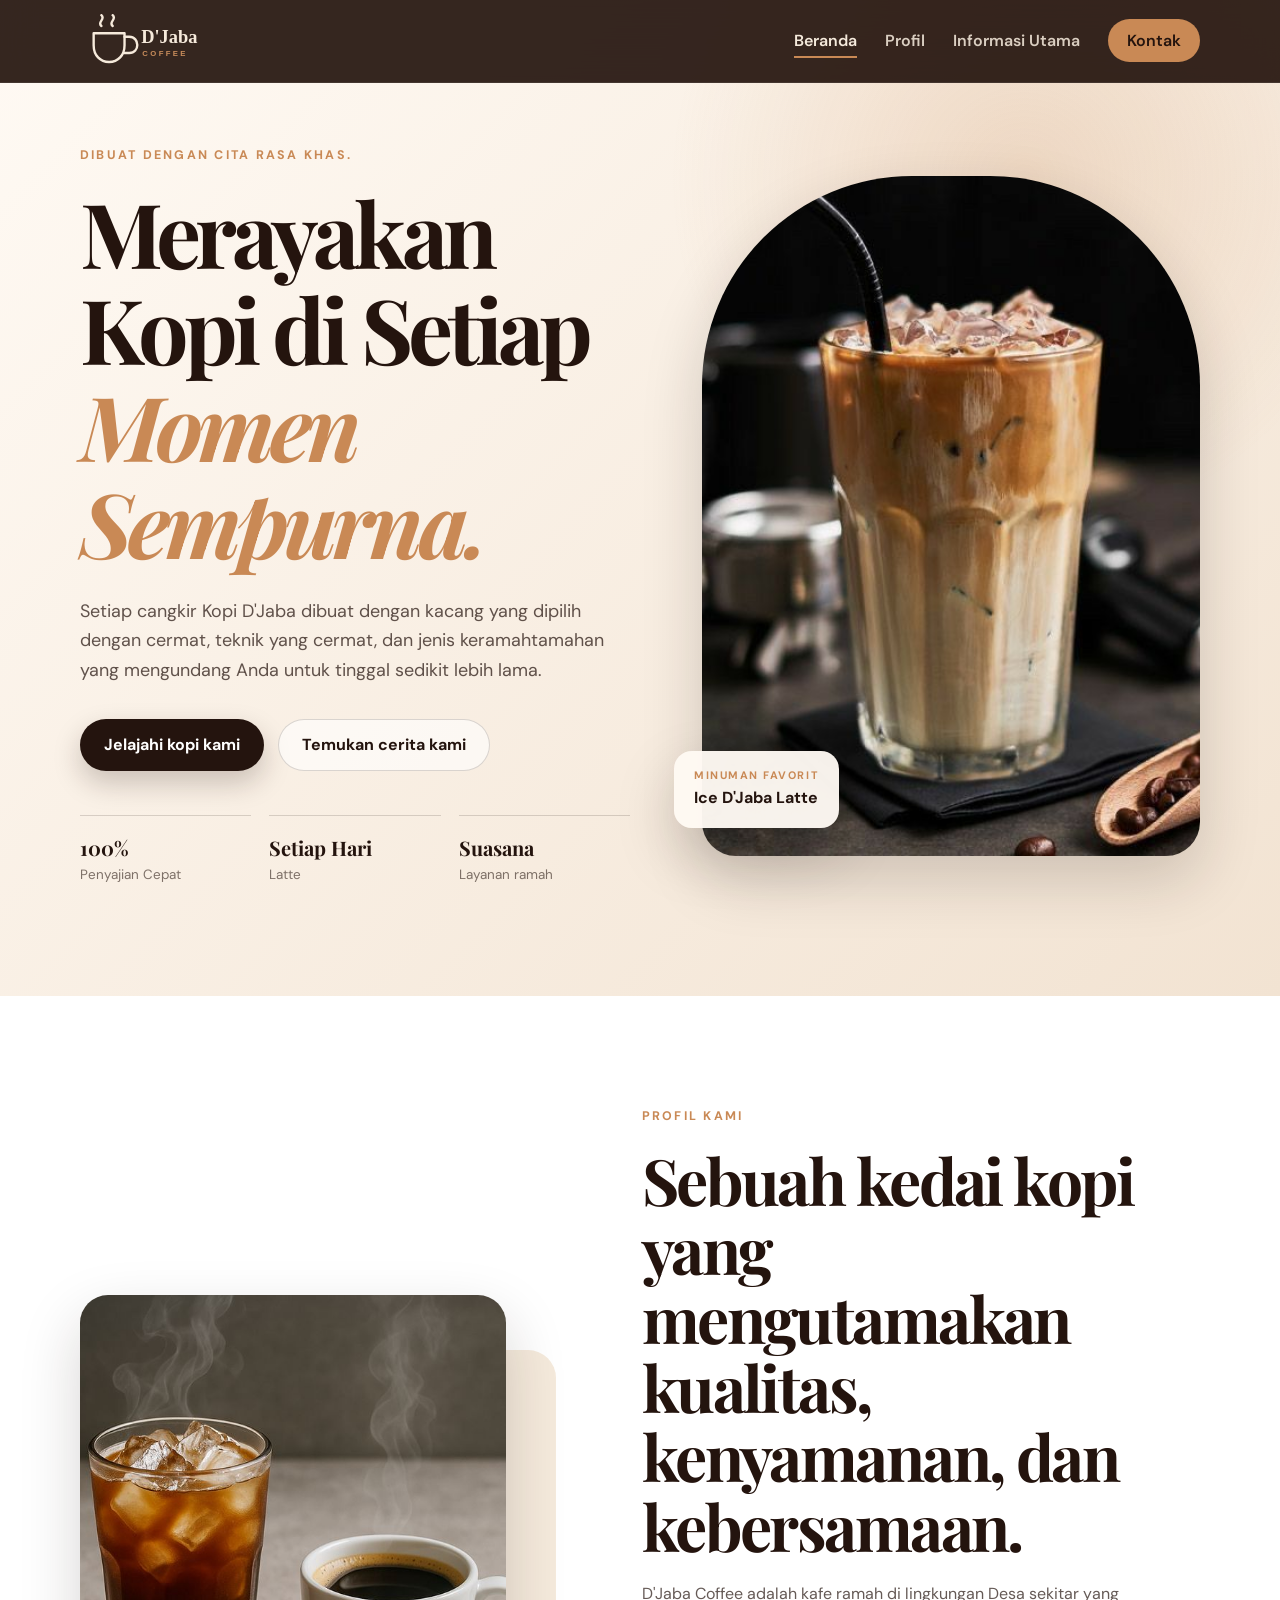
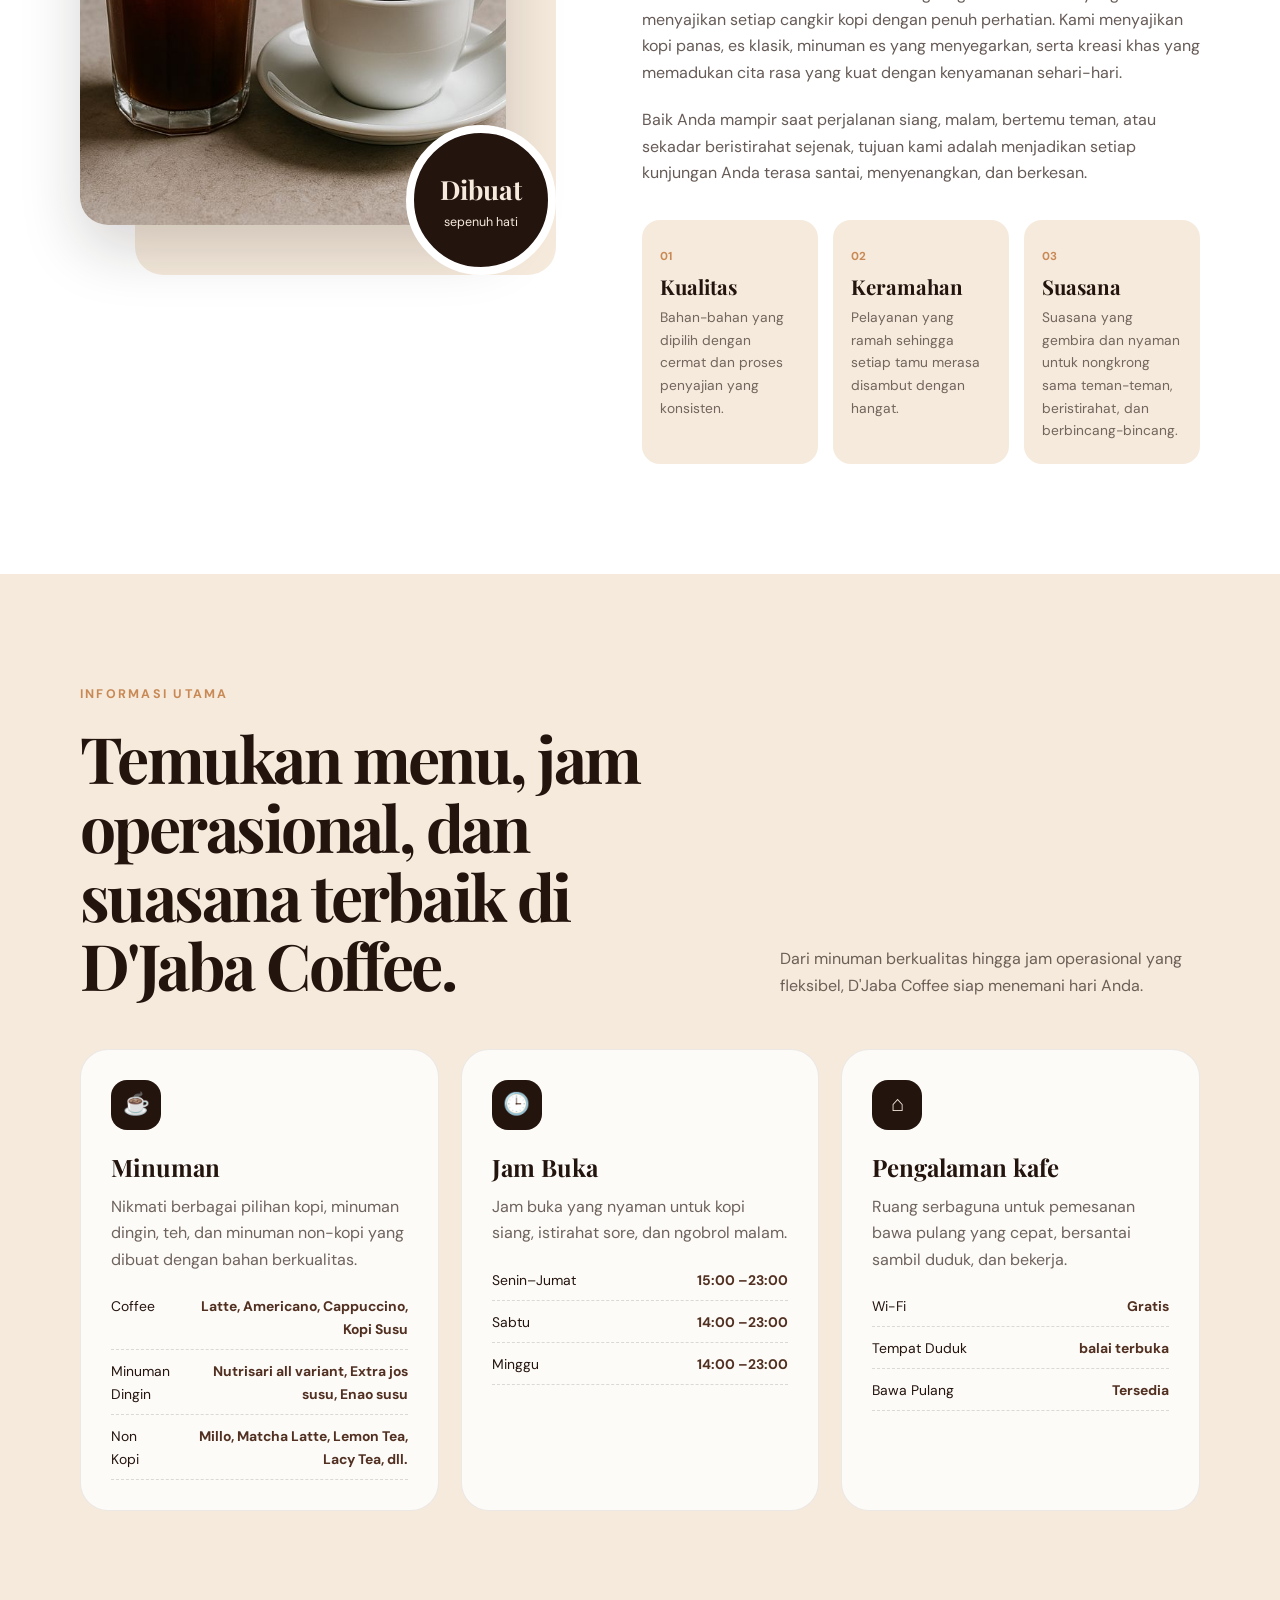
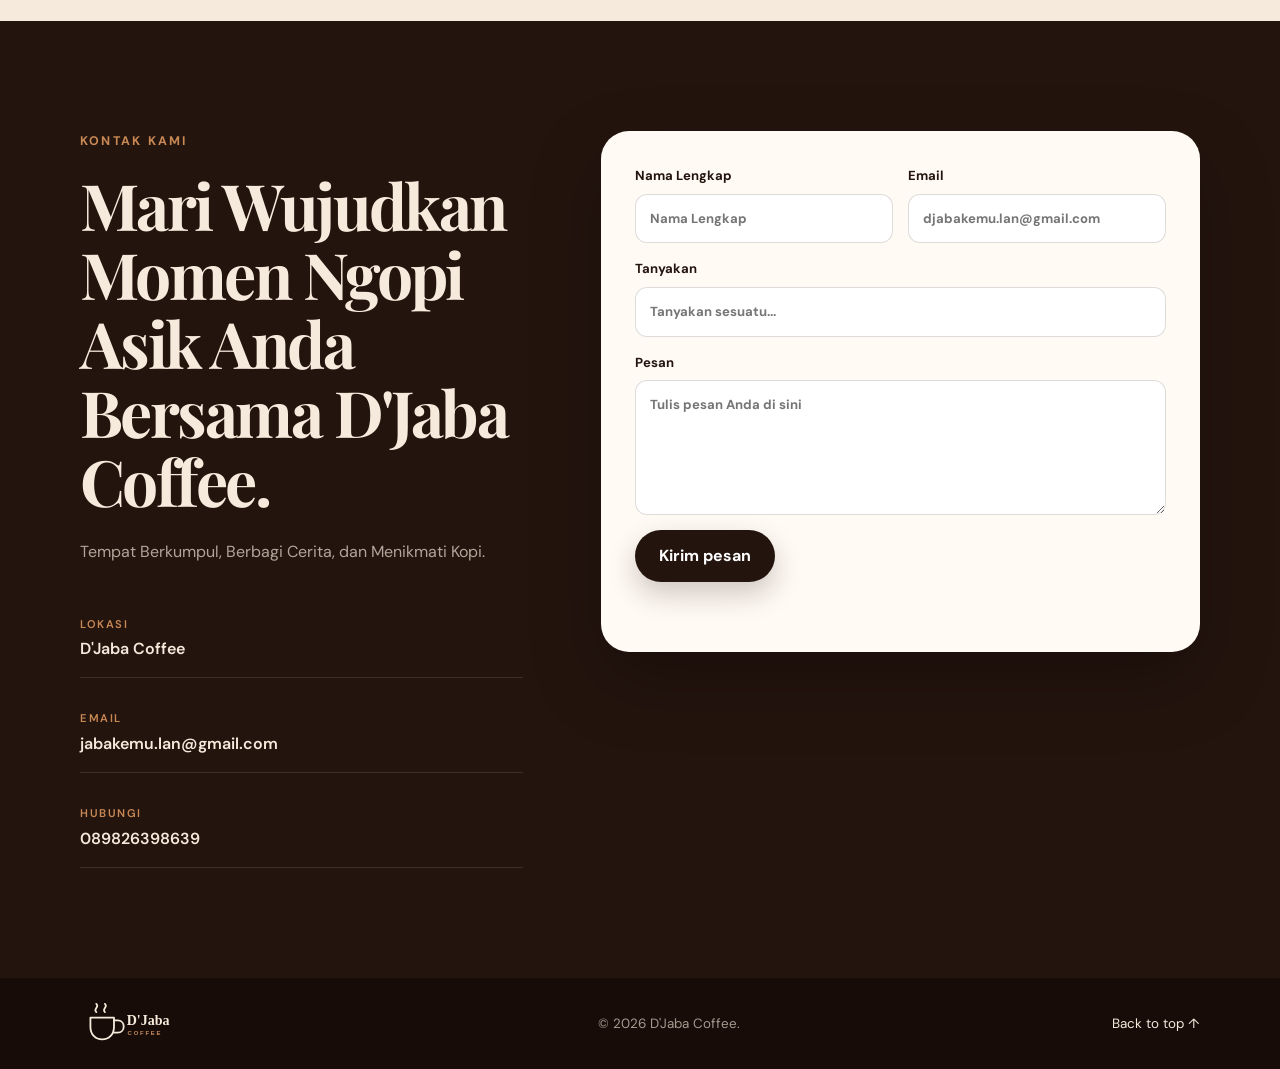
==== html/index.html @ e2ca7e38 "first commit" ====
<!doctype html>
<html lang="en">
  <head>
    <meta charset="UTF-8" />
    <meta name="viewport" content="width=device-width, initial-scale=1.0" />
    <meta
      name="description"
      content="D'Jaba Coffee — handcrafted coffee, warm hospitality, and a welcoming place to slow down."
    />
    <title>D'Jaba Coffee</title>
    <link rel="preconnect" href="https://fonts.googleapis.com" />
    <link rel="preconnect" href="https://fonts.gstatic.com" crossorigin />
    <link
      href="https://fonts.googleapis.com/css2?family=DM+Sans:wght@400;500;600;700&family=Playfair+Display:wght@600;700&display=swap"
      rel="stylesheet"
    />
    <link rel="stylesheet" href="../css/styles.css" />
    <script src="../js/script.js" defer></script>
  </head>
  <body>
    <header class="site-header">
      <nav class="navbar container" aria-label="Main navigation">
        <a class="logo" href="#home" aria-label="D'Jaba Coffee home">
          <img src="../assets/images/djaba-logo.svg" alt="D'Jaba Coffee" />
        </a>
        <button
          class="menu-toggle"
          type="button"
          aria-label="Open navigation"
          aria-expanded="false"
        >
          <span></span><span></span><span></span>
        </button>
        <ul class="nav-links">
          <li><a href="#home">Beranda</a></li>
          <li><a href="#profile">Profil</a></li>
          <li><a href="#information">Informasi Utama</a></li>
          <li><a class="nav-button" href="#contact">Kontak</a></li>
        </ul>
      </nav>
    </header>

    <main>
      <section class="hero section" id="home">
        <div class="container hero-grid">
          <div class="hero-copy reveal">
            <p class="eyebrow">Dibuat dengan cita rasa khas.</p>
            <h1>Merayakan Kopi di Setiap <span>Momen Sempurna.</span></h1>
            <p class="hero-text">
              Setiap cangkir Kopi D'Jaba dibuat dengan kacang yang dipilih
              dengan cermat, teknik yang cermat, dan jenis keramahtamahan yang
              mengundang Anda untuk tinggal sedikit lebih lama.
            </p>
            <div class="hero-actions">
              <a class="button button-primary" href="#information"
                >Jelajahi kopi kami</a
              >
              <a class="button button-secondary" href="#profile"
                >Temukan cerita kami</a
              >
            </div>
            <div class="hero-stats" aria-label="Business highlights">
              <div><strong>100%</strong><span>Penyajian Cepat</span></div>
              <div><strong>Setiap Hari</strong><span>Latte</span></div>
              <div><strong>Suasana</strong><span>Layanan ramah</span></div>
            </div>
          </div>

          <figure class="hero-image-wrap reveal">
            <img
              class="hero-image"
              src="../assets/images/hero-coffee.png"
              alt="A tall glass of iced latte with coffee beans nearby"
            />
            <figcaption class="image-note">
              <span>Minuman Favorit</span>Ice D'Jaba Latte
            </figcaption>
          </figure>
        </div>
      </section>

      <section class="profile section" id="profile">
        <div class="container profile-grid">
          <div class="profile-image-wrap reveal">
            <div class="profile-shape"></div>
            <img
              class="profile-image"
              src="../assets/images/profile-coffee.png"
              alt="A glass of iced coffee beside a cup of hot coffee"
            />
            <div class="profile-badge">
              <strong>Dibuat</strong><span>sepenuh hati</span>
            </div>
          </div>

          <div class="profile-copy reveal">
            <p class="eyebrow">Profil Kami</p>
            <h2>
              Sebuah kedai kopi yang mengutamakan kualitas, kenyamanan, dan
              kebersamaan.
            </h2>
            <p>
              D'Jaba Coffee adalah kafe ramah di lingkungan Desa sekitar yang
              menyajikan setiap cangkir kopi dengan penuh perhatian. Kami
              menyajikan kopi panas, es klasik, minuman es yang menyegarkan,
              serta kreasi khas yang memadukan cita rasa yang kuat dengan
              kenyamanan sehari-hari.
            </p>
            <p>
              Baik Anda mampir saat perjalanan siang, malam, bertemu teman, atau
              sekadar beristirahat sejenak, tujuan kami adalah menjadikan setiap
              kunjungan Anda terasa santai, menyenangkan, dan berkesan.
            </p>
            <div class="values">
              <article>
                <span>01</span>
                <h3>Kualitas</h3>
                <p>
                  Bahan-bahan yang dipilih dengan cermat dan proses penyajian
                  yang konsisten.
                </p>
              </article>
              <article>
                <span>02</span>
                <h3>Keramahan</h3>
                <p>
                  Pelayanan yang ramah sehingga setiap tamu merasa disambut
                  dengan hangat.
                </p>
              </article>
              <article>
                <span>03</span>
                <h3>Suasana</h3>
                <p>
                  Suasana yang gembira dan nyaman untuk nongkrong sama
                  teman-teman, beristirahat, dan berbincang-bincang.
                </p>
              </article>
            </div>
          </div>
        </div>
      </section>

      <section class="information section" id="information">
        <div class="container">
          <div class="section-heading reveal">
            <div>
              <p class="eyebrow">Informasi Utama</p>
              <h2>
                Temukan menu, jam operasional, dan suasana terbaik di D'Jaba
                Coffee.
              </h2>
            </div>
            <p>
              Dari minuman berkualitas hingga jam operasional yang fleksibel,
              D'Jaba Coffee siap menemani hari Anda.
            </p>
          </div>

          <div class="info-grid">
            <article class="info-card reveal">
              <div class="info-icon" aria-hidden="true">☕</div>
              <h3>Minuman</h3>
              <p>
                Nikmati berbagai pilihan kopi, minuman dingin, teh, dan minuman
                non-kopi yang dibuat dengan bahan berkualitas.
              </p>
              <ul>
                <li>
                  <span>Coffee</span
                  ><strong>Latte, Americano, Cappuccino, Kopi Susu</strong>
                </li>
                <li>
                  <span>Minuman Dingin</span
                  ><strong
                    >Nutrisari all variant, Extra jos susu, Enao susu</strong
                  >
                </li>
                <li>
                  <span>Non Kopi</span
                  ><strong
                    >Millo, Matcha Latte, Lemon Tea, Lacy Tea, dll.
                  </strong>
                </li>
              </ul>
            </article>
            <article class="info-card reveal">
              <div class="info-icon" aria-hidden="true">🕒</div>
              <h3>Jam Buka</h3>
              <p>
                Jam buka yang nyaman untuk kopi siang, istirahat sore, dan
                ngobrol malam.
              </p>
              <ul>
                <li><span>Senin–Jumat</span><strong>15:00 –23:00</strong></li>
                <li><span>Sabtu</span><strong>14:00 –23:00</strong></li>
                <li><span>Minggu</span><strong>14:00 –23:00</strong></li>
              </ul>
            </article>
            <article class="info-card reveal">
              <div class="info-icon" aria-hidden="true">⌂</div>
              <h3>Pengalaman kafe</h3>
              <p>
                Ruang serbaguna untuk pemesanan bawa pulang yang cepat,
                bersantai sambil duduk, dan bekerja.
              </p>
              <ul>
                <li><span>Wi-Fi</span><strong>Gratis</strong></li>
                <li><span>Tempat Duduk</span><strong>balai terbuka</strong></li>
                <li><span>Bawa Pulang</span><strong>Tersedia</strong></li>
              </ul>
            </article>
          </div>
        </div>
      </section>

      <section class="contact section" id="contact">
        <div class="container contact-grid">
          <div class="contact-copy reveal">
            <p class="eyebrow">Kontak Kami</p>
            <h2>Mari Wujudkan Momen Ngopi Asik Anda Bersama D'Jaba Coffee.</h2>
            <p>Tempat Berkumpul, Berbagi Cerita, dan Menikmati Kopi.</p>
            <div class="contact-details">
              <a href="https://maps.google.com" target="_blank" rel="noopener"
                ><span>Lokasi</span>D'Jaba Coffee</a
              >
              <a href="mailto:jabakemu.lan@gmail.com"
                ><span>Email</span>jabakemu.lan@gmail.com</a
              >
              <a href="tel:+10000000000"><span>Hubungi</span>089826398639</a>
            </div>
          </div>

          <form class="contact-form reveal" id="contactForm">
            <div class="form-row">
              <label
                >Nama Lengkap<input
                  type="text"
                  name="name"
                  placeholder="Nama Lengkap"
                  required
              /></label>
              <label
                >Email<input
                  type="email"
                  name="email"
                  placeholder="djabakemu.lan@gmail.com"
                  required
              /></label>
            </div>
            <label
              >Tanyakan<input
                type="text"
                name="subject"
                placeholder="Tanyakan sesuatu..."
            /></label>
            <label
              >Pesan<textarea
                name="message"
                placeholder="Tulis pesan Anda di sini"
                required
              ></textarea>
            </label>
            <button class="button button-primary" type="submit">
              Kirim pesan
            </button>
            <p
              class="form-message"
              id="formMessage"
              role="status"
              aria-live="polite"
            ></p>
          </form>
        </div>
      </section>
    </main>

    <footer>
      <div class="container footer-content">
        <img src="../assets/images/djaba-logo.svg" alt="D'Jaba Coffee" />
        <p>© <span id="year"></span> D'Jaba Coffee.</p>
        <a href="#home">Back to top ↑</a>
      </div>
    </footer>
  </body>
</html>
---- css/styles.css ----
:root {
  --espresso: #24140e;
  --coffee: #513022;
  --caramel: #c98955;
  --cream: #f5eadc;
  --milk: #fffaf4;
  --sage: #7e8872;
  --white: #ffffff;
  --shadow: 0 24px 60px rgba(36, 20, 14, 0.18);
  --radius: 28px;
}

* {
  box-sizing: border-box;
  margin: 0;
  padding: 0;
}
html {
  scroll-behavior: smooth;
  scroll-padding-top: 84px;
}
body {
  font-family: "DM Sans", sans-serif;
  color: var(--espresso);
  background: var(--milk);
  line-height: 1.65;
}
img {
  display: block;
  max-width: 100%;
}
a {
  color: inherit;
  text-decoration: none;
}
button,
input,
textarea {
  font: inherit;
}
.container {
  width: min(1120px, calc(100% - 40px));
  margin-inline: auto;
}
.section {
  padding: 110px 0;
  position: relative;
  overflow: hidden;
}
h1,
h2,
h3 {
  font-family: "Playfair Display", Georgia, serif;
  line-height: 1.08;
}
h1 {
  font-size: clamp(3.4rem, 7vw, 6.8rem);
  letter-spacing: -0.055em;
}
h2 {
  font-size: clamp(2.4rem, 5vw, 4.3rem);
  letter-spacing: -0.04em;
}
h3 {
  font-size: 1.5rem;
}
.eyebrow {
  margin-bottom: 18px;
  color: var(--caramel);
  font-size: 0.78rem;
  font-weight: 700;
  letter-spacing: 0.18em;
  text-transform: uppercase;
}

.site-header {
  position: fixed;
  inset: 0 0 auto;
  z-index: 100;
  background: rgba(36, 20, 14, 0.92);
  backdrop-filter: blur(16px);
  border-bottom: 1px solid rgba(255, 255, 255, 0.08);
}
.navbar {
  min-height: 82px;
  display: flex;
  align-items: center;
  justify-content: space-between;
  gap: 30px;
}
.logo img {
  width: 190px;
  height: auto;
}
.nav-links {
  display: flex;
  align-items: center;
  gap: 28px;
  list-style: none;
  color: var(--cream);
  font-weight: 600;
}
.nav-links a {
  position: relative;
  opacity: 0.86;
  transition: opacity 0.2s;
}
.nav-links a:hover,
.nav-links a.active {
  opacity: 1;
}
.nav-links a:not(.nav-button)::after {
  content: "";
  position: absolute;
  left: 0;
  right: 100%;
  bottom: -7px;
  height: 2px;
  background: var(--caramel);
  transition: right 0.2s;
}
.nav-links a:hover::after,
.nav-links a.active::after {
  right: 0;
}
.nav-button {
  padding: 11px 19px;
  border-radius: 999px;
  background: var(--caramel);
  color: var(--espresso);
  opacity: 1 !important;
}
.menu-toggle {
  display: none;
  width: 44px;
  height: 44px;
  border: 0;
  background: transparent;
  cursor: pointer;
}
.menu-toggle span {
  display: block;
  width: 25px;
  height: 2px;
  margin: 5px auto;
  background: var(--cream);
}

.hero {
  min-height: 100vh;
  padding-top: 145px;
  display: grid;
  align-items: center;
  background:
    radial-gradient(
      circle at 80% 18%,
      rgba(201, 137, 85, 0.23),
      transparent 27%
    ),
    linear-gradient(135deg, #fffaf4 0%, #f2e3d2 100%);
}
.hero-grid {
  display: grid;
  grid-template-columns: 1.05fr 0.95fr;
  align-items: center;
  gap: 72px;
}
.hero-copy h1 {
  max-width: 720px;
}
.hero-copy h1 span {
  color: var(--caramel);
  font-style: italic;
}
.hero-text {
  max-width: 650px;
  margin: 26px 0 34px;
  color: rgba(36, 20, 14, 0.72);
  font-size: 1.12rem;
}
.hero-actions {
  display: flex;
  flex-wrap: wrap;
  gap: 14px;
}
.button {
  display: inline-flex;
  align-items: center;
  justify-content: center;
  min-height: 52px;
  padding: 0 23px;
  border: 1px solid transparent;
  border-radius: 999px;
  font-weight: 700;
  cursor: pointer;
  transition:
    transform 0.2s,
    box-shadow 0.2s,
    background 0.2s;
}
.button:hover {
  transform: translateY(-2px);
}
.button-primary {
  color: var(--white);
  background: var(--espresso);
  box-shadow: 0 12px 28px rgba(36, 20, 14, 0.22);
}
.button-secondary {
  background: rgba(255, 255, 255, 0.6);
  border-color: rgba(36, 20, 14, 0.16);
}
.hero-stats {
  margin-top: 44px;
  display: grid;
  grid-template-columns: repeat(3, 1fr);
  gap: 18px;
  max-width: 620px;
}
.hero-stats div {
  padding-top: 15px;
  border-top: 1px solid rgba(36, 20, 14, 0.16);
}
.hero-stats strong,
.hero-stats span {
  display: block;
}
.hero-stats strong {
  font-family: "Playfair Display", serif;
  font-size: 1.25rem;
}
.hero-stats span {
  color: rgba(36, 20, 14, 0.58);
  font-size: 0.84rem;
}
.hero-image-wrap {
  position: relative;
  margin: 0;
}
.hero-image {
  width: 100%;
  height: clamp(520px, 62vw, 680px);
  object-fit: cover;
  object-position: center;
  border-radius: 210px 210px 34px 34px;
  box-shadow: var(--shadow);
}
.image-note {
  position: absolute;
  left: -28px;
  bottom: 28px;
  padding: 16px 20px;
  border-radius: 18px;
  background: rgba(255, 250, 244, 0.96);
  box-shadow: var(--shadow);
  font-weight: 700;
}
.image-note span {
  display: block;
  color: var(--caramel);
  font-size: 0.68rem;
  letter-spacing: 0.14em;
  text-transform: uppercase;
}

.profile {
  background: var(--white);
}
.profile-grid {
  display: grid;
  grid-template-columns: 0.92fr 1.08fr;
  gap: 86px;
  align-items: center;
}
.profile-image-wrap {
  position: relative;
  min-height: 580px;
}
.profile-shape {
  position: absolute;
  inset: 55px 0 0 55px;
  border-radius: var(--radius);
  background: var(--cream);
}
.profile-image {
  position: absolute;
  inset: 0 50px 50px 0;
  width: calc(100% - 50px);
  height: calc(100% - 50px);
  object-fit: cover;
  border-radius: var(--radius);
  box-shadow: var(--shadow);
}
.profile-badge {
  position: absolute;
  right: 0;
  bottom: 0;
  width: 150px;
  height: 150px;
  display: grid;
  place-content: center;
  text-align: center;
  border-radius: 50%;
  background: var(--espresso);
  color: var(--cream);
  border: 8px solid var(--white);
}
.profile-badge strong,
.profile-badge span {
  display: block;
}
.profile-badge strong {
  font-family: "Playfair Display", serif;
  font-size: 1.65rem;
}
.profile-badge span {
  font-size: 0.78rem;
}
.profile-copy > p:not(.eyebrow) {
  margin-top: 21px;
  color: rgba(36, 20, 14, 0.7);
}
.values {
  display: grid;
  grid-template-columns: repeat(3, 1fr);
  gap: 15px;
  margin-top: 34px;
}
.values article {
  padding: 22px 18px;
  border-radius: 18px;
  background: var(--cream);
}
.values article > span {
  color: var(--caramel);
  font-size: 0.72rem;
  font-weight: 700;
}
.values h3 {
  margin: 7px 0 8px;
  font-size: 1.28rem;
}
.values p {
  color: rgba(36, 20, 14, 0.62);
  font-size: 0.86rem;
}

.information {
  background: var(--cream);
}
.section-heading {
  display: flex;
  align-items: end;
  justify-content: space-between;
  gap: 50px;
  margin-bottom: 50px;
}
.section-heading > div {
  max-width: 650px;
}
.section-heading > p {
  max-width: 420px;
  color: rgba(36, 20, 14, 0.65);
}
.info-grid {
  display: grid;
  grid-template-columns: repeat(3, 1fr);
  gap: 22px;
}
.info-card {
  padding: 30px;
  border-radius: var(--radius);
  background: rgba(255, 255, 255, 0.78);
  border: 1px solid rgba(36, 20, 14, 0.08);
  transition:
    transform 0.25s,
    box-shadow 0.25s;
}
.info-card:hover {
  transform: translateY(-6px);
  box-shadow: var(--shadow);
}
.info-icon {
  width: 50px;
  height: 50px;
  display: grid;
  place-items: center;
  margin-bottom: 25px;
  border-radius: 16px;
  background: var(--espresso);
  color: var(--cream);
  font-size: 1.35rem;
}
.info-card > p {
  margin: 13px 0 22px;
  color: rgba(36, 20, 14, 0.66);
}
.info-card ul {
  list-style: none;
  display: grid;
  gap: 10px;
}
.info-card li {
  display: flex;
  justify-content: space-between;
  gap: 14px;
  padding-bottom: 8px;
  border-bottom: 1px dashed rgba(36, 20, 14, 0.15);
  font-size: 0.87rem;
}
.info-card strong {
  color: var(--coffee);
  text-align: right;
}

.contact {
  background: var(--espresso);
  color: var(--cream);
}
.contact-grid {
  display: grid;
  grid-template-columns: 0.85fr 1.15fr;
  gap: 78px;
  align-items: start;
}
.contact-copy > p:not(.eyebrow) {
  margin: 24px 0 34px;
  color: rgba(245, 234, 220, 0.68);
}
.contact-details {
  display: grid;
  gap: 16px;
}
.contact-details a {
  padding: 15px 0;
  border-bottom: 1px solid rgba(255, 255, 255, 0.11);
  font-weight: 600;
}
.contact-details span {
  display: block;
  margin-bottom: 3px;
  color: var(--caramel);
  font-size: 0.7rem;
  letter-spacing: 0.14em;
  text-transform: uppercase;
}
.contact-form {
  padding: 34px;
  border-radius: var(--radius);
  background: var(--milk);
  color: var(--espresso);
  box-shadow: 0 28px 70px rgba(0, 0, 0, 0.28);
}
.form-row {
  display: grid;
  grid-template-columns: 1fr 1fr;
  gap: 15px;
}
label {
  display: grid;
  gap: 7px;
  margin-bottom: 15px;
  font-size: 0.82rem;
  font-weight: 700;
}
input,
textarea {
  width: 100%;
  border: 1px solid rgba(36, 20, 14, 0.15);
  border-radius: 12px;
  background: var(--white);
  padding: 13px 14px;
  color: var(--espresso);
  outline: none;
}
input:focus,
textarea:focus {
  border-color: var(--caramel);
  box-shadow: 0 0 0 3px rgba(201, 137, 85, 0.15);
}
textarea {
  min-height: 135px;
  resize: vertical;
}
.form-message {
  min-height: 24px;
  margin-top: 12px;
  color: var(--sage);
  font-size: 0.9rem;
  font-weight: 700;
}

footer {
  padding: 25px 0;
  background: #170c08;
  color: rgba(245, 234, 220, 0.64);
}
.footer-content {
  display: flex;
  align-items: center;
  justify-content: space-between;
  gap: 20px;
  font-size: 0.84rem;
}
.footer-content img {
  width: 145px;
}
.footer-content a {
  color: var(--cream);
}
.reveal {
  opacity: 0;
  transform: translateY(24px);
  transition:
    opacity 0.7s ease,
    transform 0.7s ease;
}
.reveal.visible {
  opacity: 1;
  transform: none;
}

@media (max-width: 920px) {
  .menu-toggle {
    display: block;
  }
  .nav-links {
    position: fixed;
    top: 82px;
    left: 20px;
    right: 20px;
    display: grid;
    gap: 8px;
    padding: 18px;
    border-radius: 18px;
    background: var(--espresso);
    box-shadow: var(--shadow);
    opacity: 0;
    pointer-events: none;
    transform: translateY(-12px);
    transition: 0.22s;
  }
  .nav-links.open {
    opacity: 1;
    pointer-events: auto;
    transform: none;
  }
  .nav-links a {
    display: block;
    padding: 10px 12px;
  }
  .hero-grid,
  .profile-grid,
  .contact-grid {
    grid-template-columns: 1fr;
  }
  .hero-grid {
    gap: 48px;
  }
  .hero-image-wrap {
    max-width: 620px;
    width: 100%;
    margin-inline: auto;
  }
  .profile-grid {
    gap: 55px;
  }
  .profile-image-wrap {
    max-width: 650px;
    width: 100%;
  }
  .info-grid {
    grid-template-columns: 1fr 1fr;
  }
  .section-heading {
    align-items: start;
    flex-direction: column;
  }
}

@media (max-width: 640px) {
  .container {
    width: min(100% - 28px, 1120px);
  }
  .section {
    padding: 82px 0;
  }
  .hero {
    padding-top: 122px;
  }
  h1 {
    font-size: clamp(3rem, 16vw, 4.5rem);
  }
  .hero-stats,
  .values,
  .info-grid,
  .form-row {
    grid-template-columns: 1fr;
  }
  .hero-image {
    height: 480px;
    border-radius: 150px 150px 26px 26px;
  }
  .image-note {
    left: 10px;
    bottom: 18px;
  }
  .profile-image-wrap {
    min-height: 430px;
  }
  .profile-image {
    inset: 0 30px 40px 0;
    width: calc(100% - 30px);
    height: calc(100% - 40px);
  }
  .profile-shape {
    inset: 35px 0 0 35px;
  }
  .profile-badge {
    width: 118px;
    height: 118px;
  }
  .contact-form {
    padding: 24px;
  }
  .footer-content {
    flex-direction: column;
    text-align: center;
  }
}

/* Preserve the original left-aligned layout on smaller screens. */
@media (max-width: 920px) {
  .hero-grid,
  .profile-grid,
  .contact-grid,
  .section-heading {
    text-align: left;
  }

  .hero-image-wrap {
    margin-inline: 0;
    justify-self: start;
  }

  .profile-image-wrap {
    justify-self: start;
  }

  .hero-actions {
    justify-content: flex-start;
  }
}

@media (max-width: 640px) {
  .hero-copy,
  .profile-copy,
  .contact-copy,
  .section-heading,
  .info-card,
  .contact-form {
    text-align: left;
  }

  .footer-content {
    align-items: flex-start;
    text-align: left;
  }
}
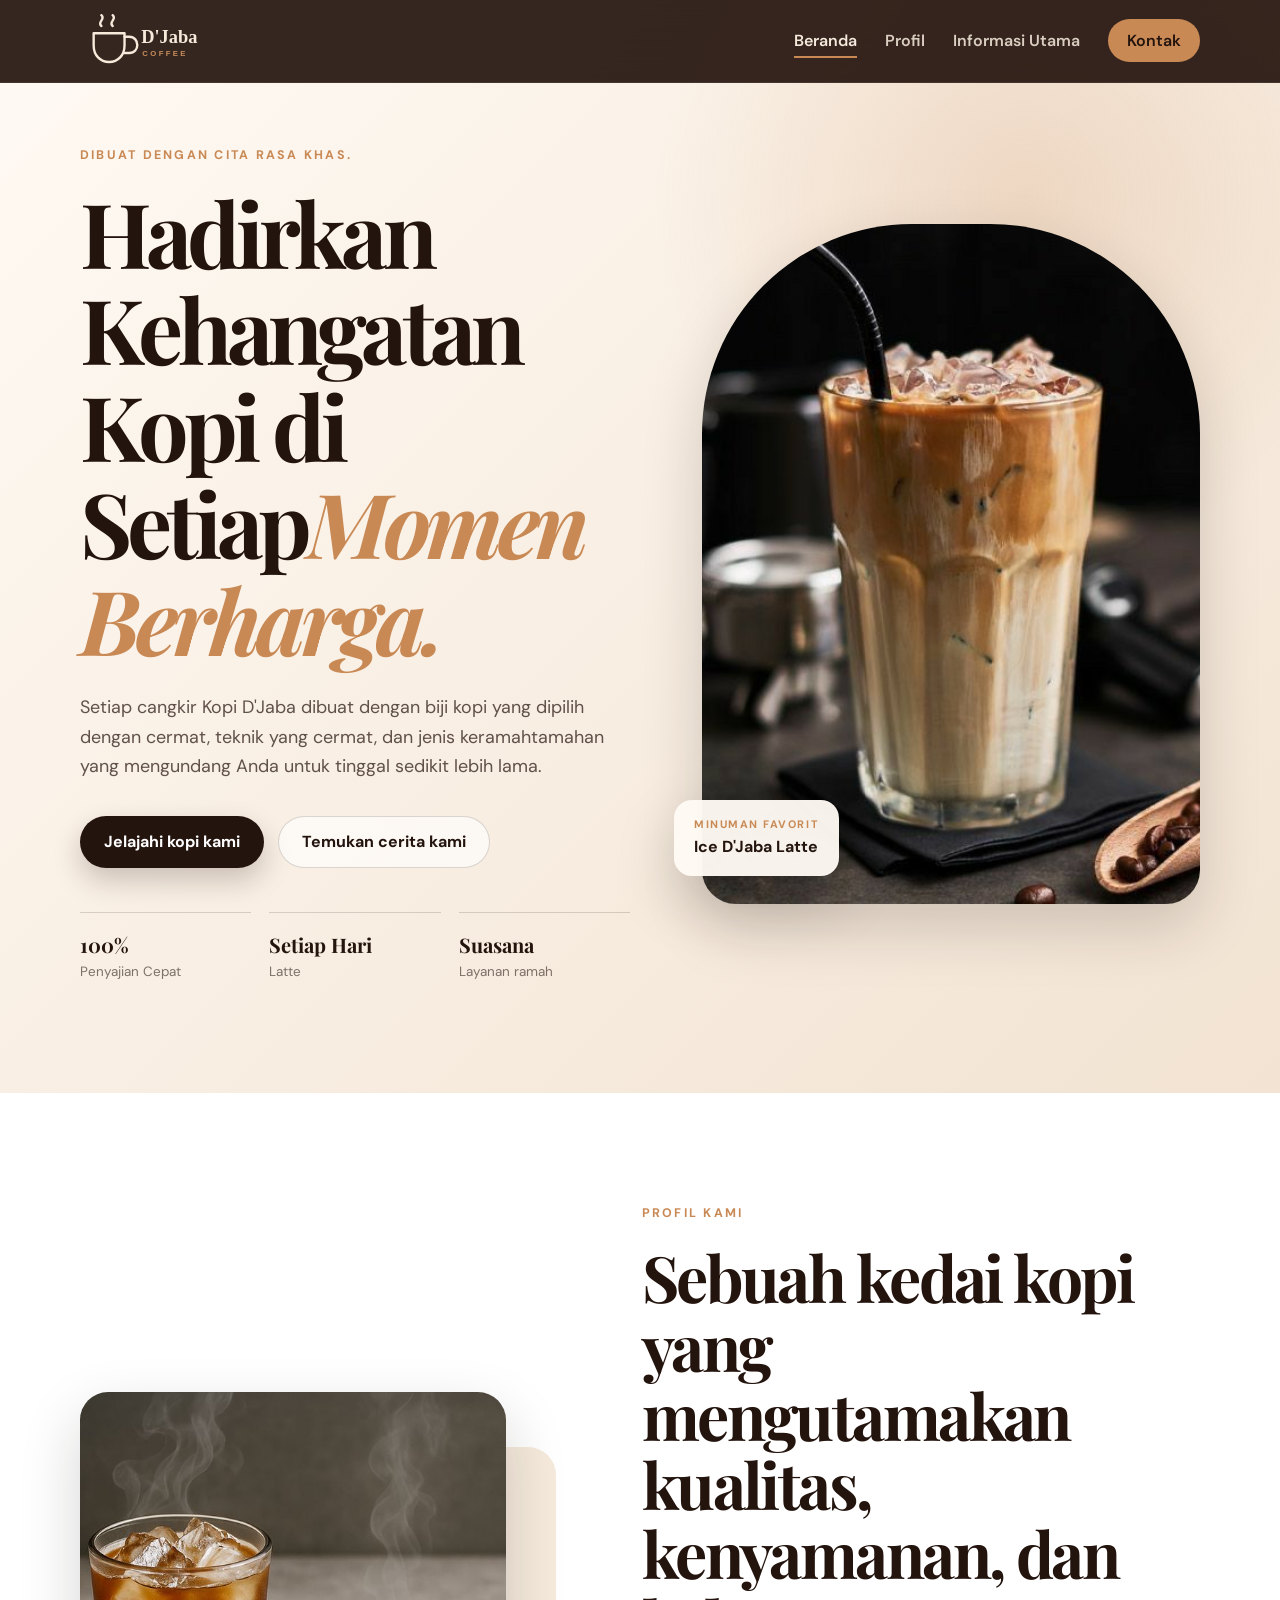
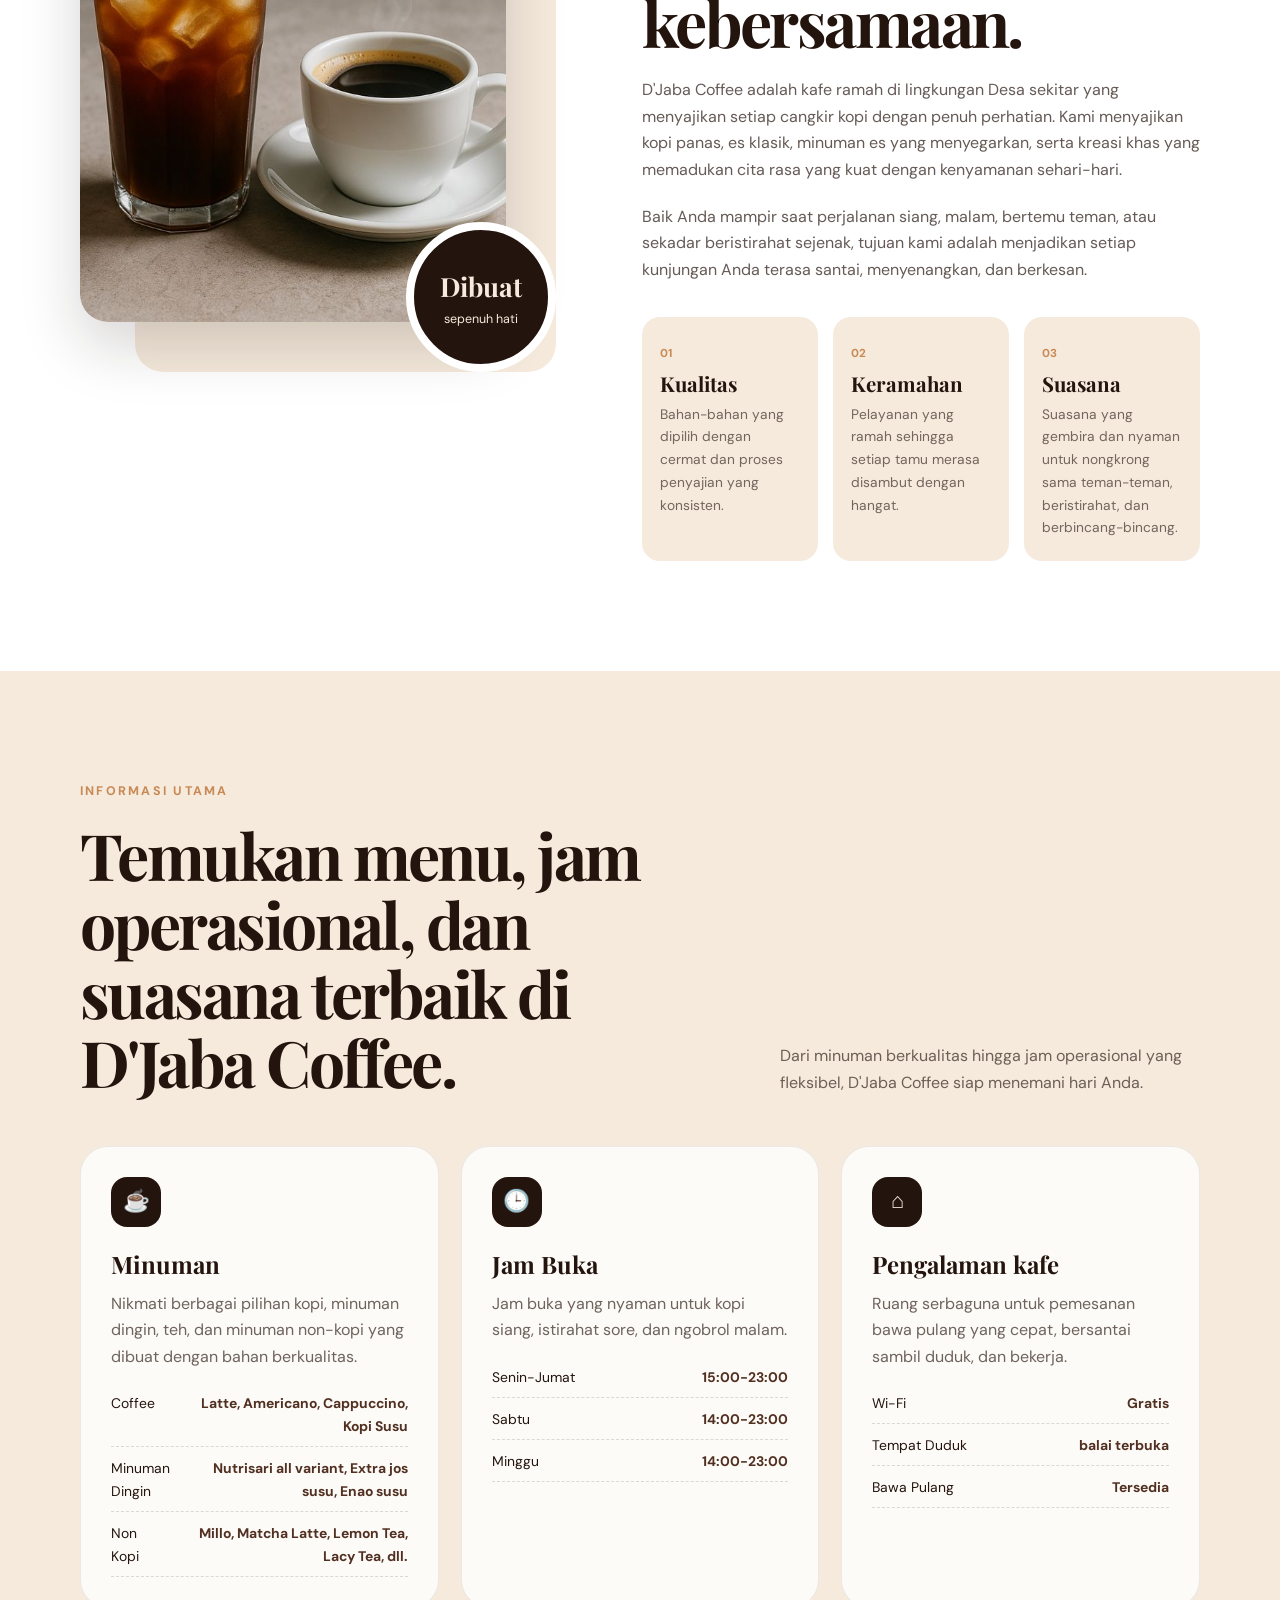
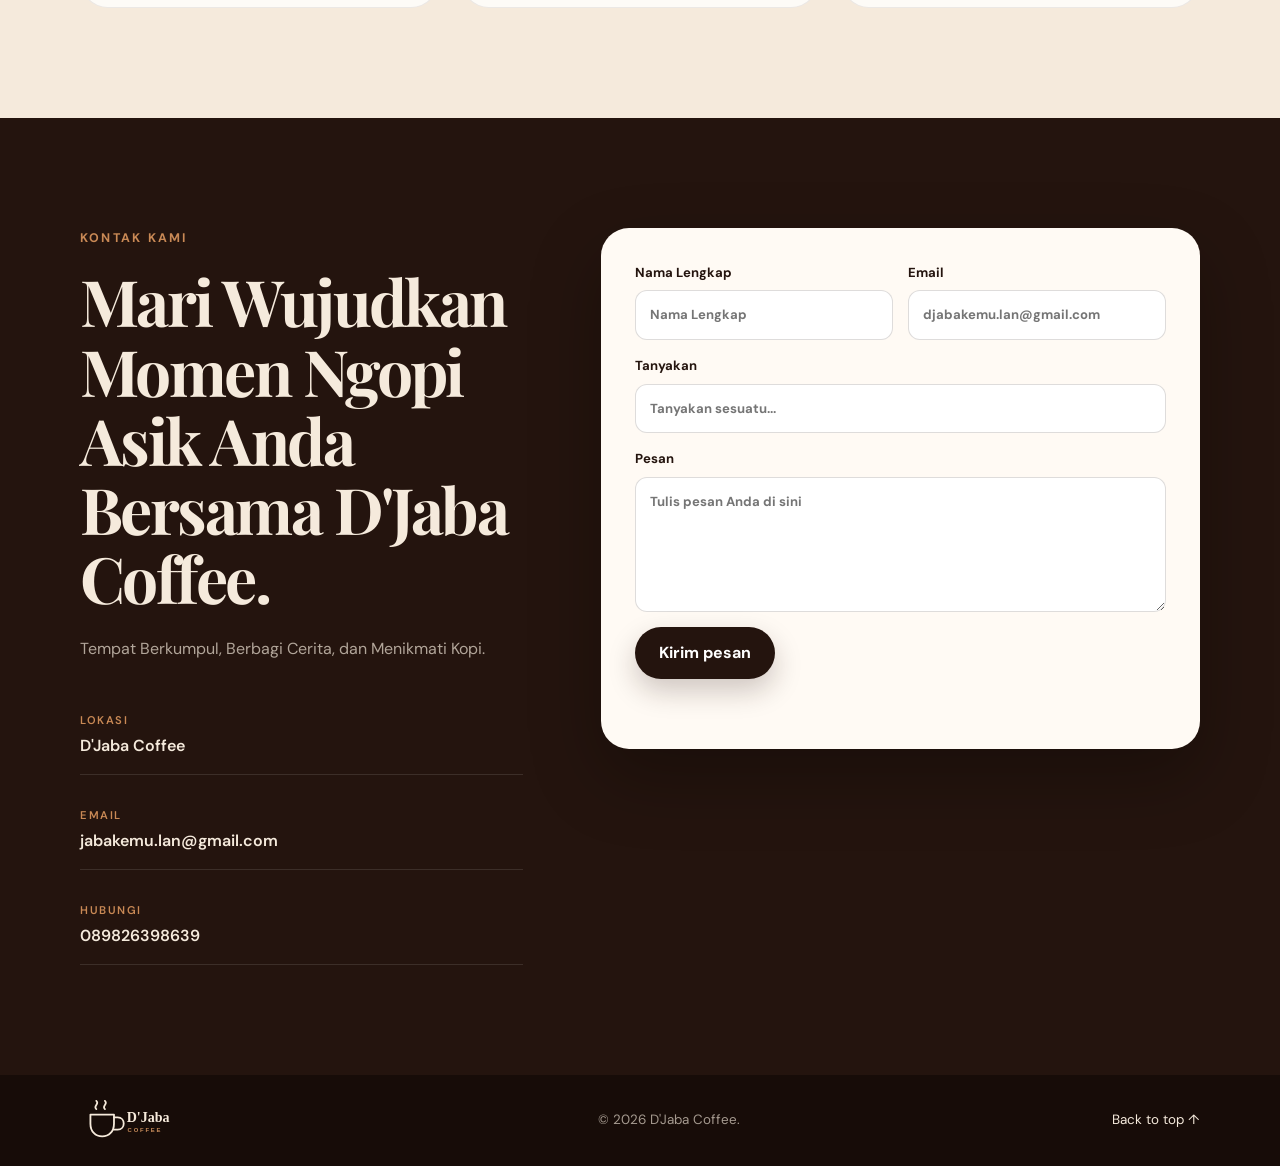
==== commit 3d7e8c79: "Perubahan kalimat h1 di beranda" ====
--- a/html/index.html
+++ b/html/index.html
@@ -45,9 +45,11 @@
         <div class="container hero-grid">
           <div class="hero-copy reveal">
             <p class="eyebrow">Dibuat dengan cita rasa khas.</p>
-            <h1>Merayakan Kopi di Setiap <span>Momen Sempurna.</span></h1>
+            <h1>
+              Hadirkan Kehangatan Kopi di Setiap<span>Momen Berharga.</span>
+            </h1>
             <p class="hero-text">
-              Setiap cangkir Kopi D'Jaba dibuat dengan kacang yang dipilih
+              Setiap cangkir Kopi D'Jaba dibuat dengan biji kopi yang dipilih
               dengan cermat, teknik yang cermat, dan jenis keramahtamahan yang
               mengundang Anda untuk tinggal sedikit lebih lama.
             </p>
@@ -192,9 +194,9 @@
                 ngobrol malam.
               </p>
               <ul>
-                <li><span>Senin–Jumat</span><strong>15:00 –23:00</strong></li>
-                <li><span>Sabtu</span><strong>14:00 –23:00</strong></li>
-                <li><span>Minggu</span><strong>14:00 –23:00</strong></li>
+                <li><span>Senin-Jumat</span><strong>15:00-23:00</strong></li>
+                <li><span>Sabtu</span><strong>14:00-23:00</strong></li>
+                <li><span>Minggu</span><strong>14:00-23:00</strong></li>
               </ul>
             </article>
             <article class="info-card reveal">
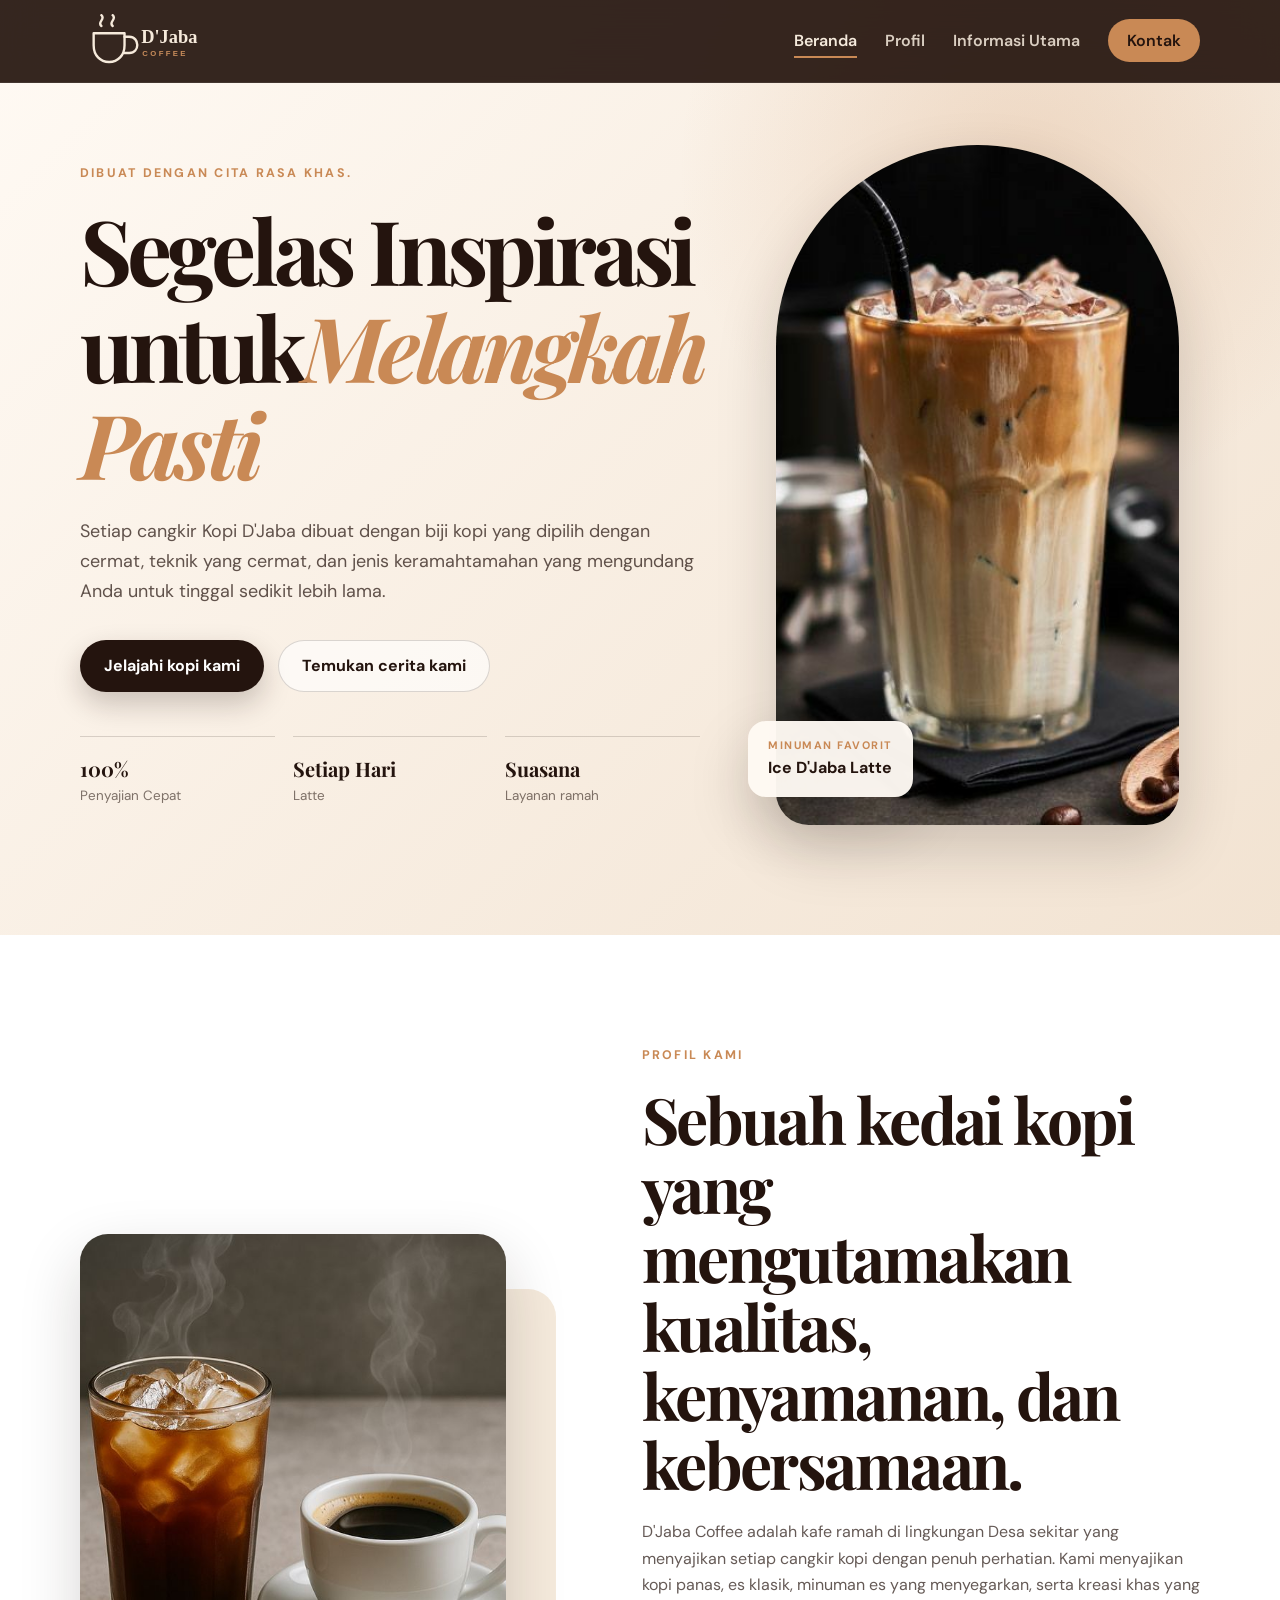
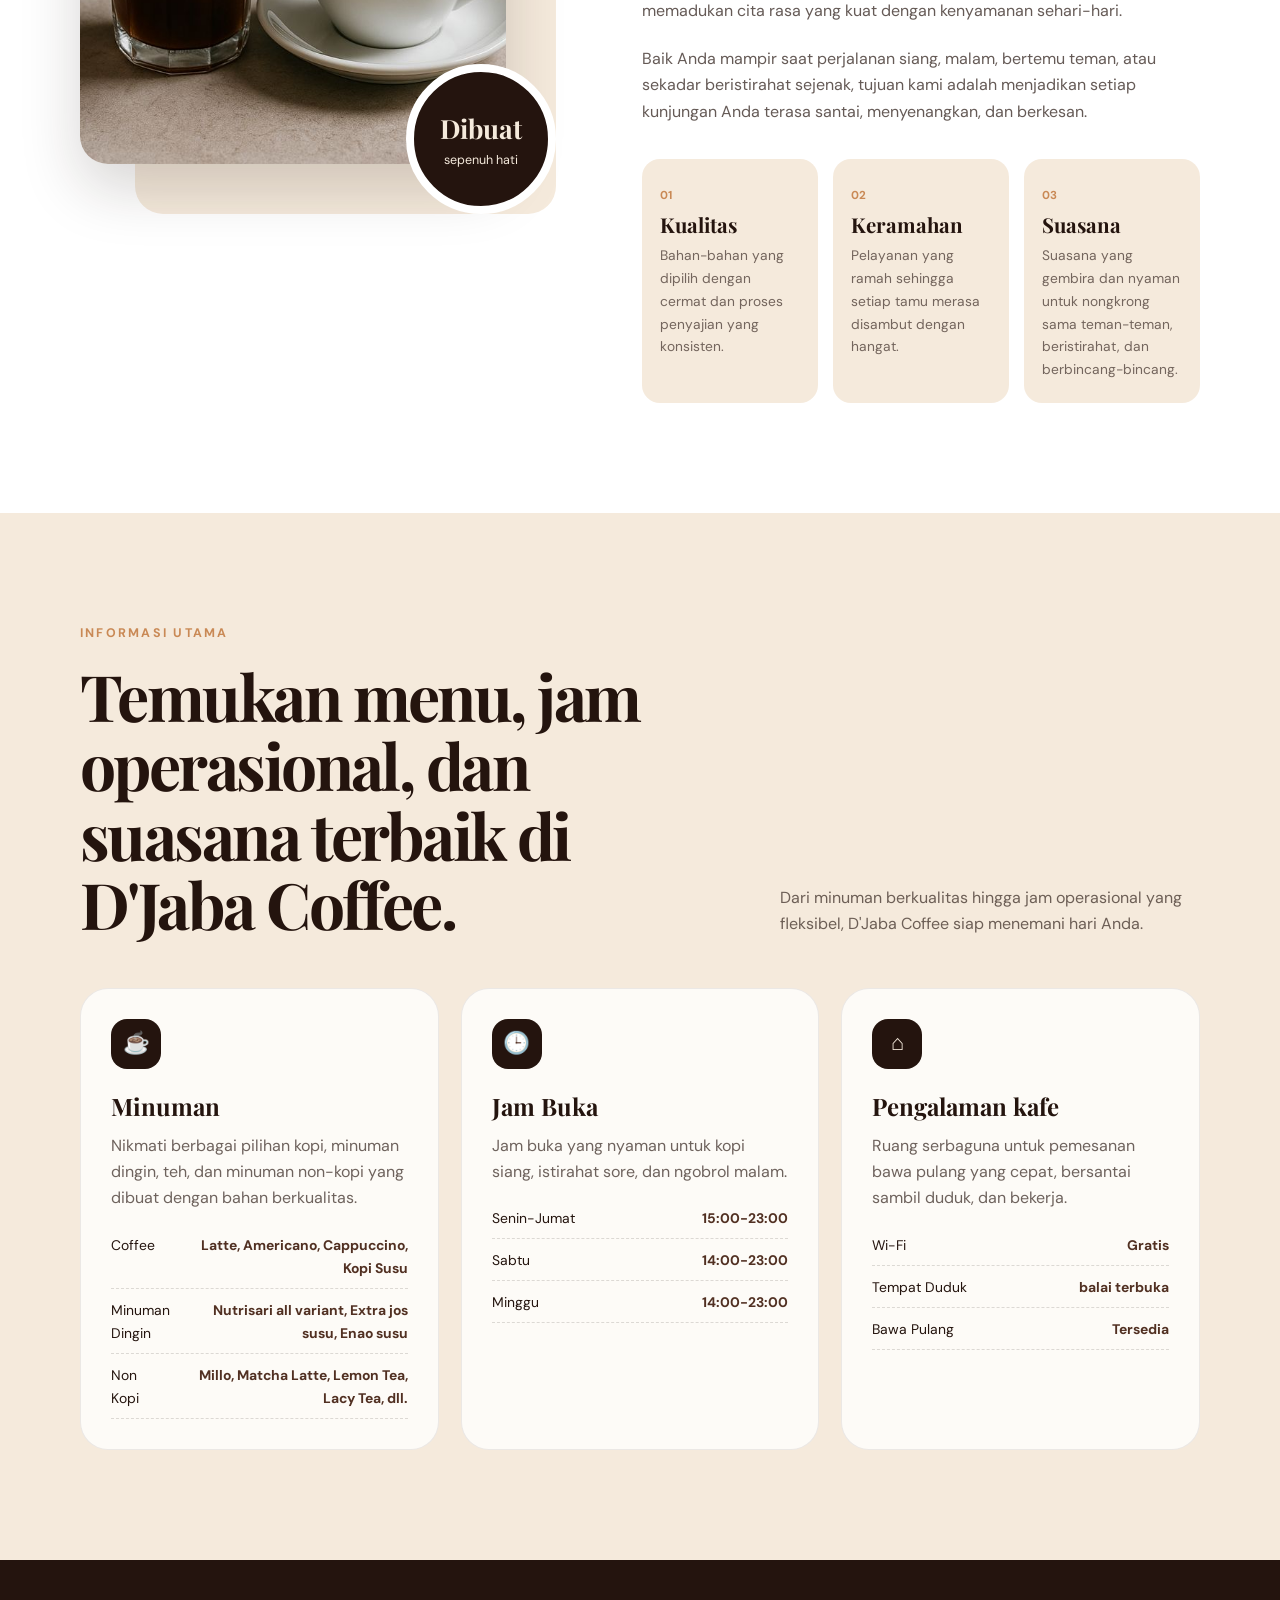
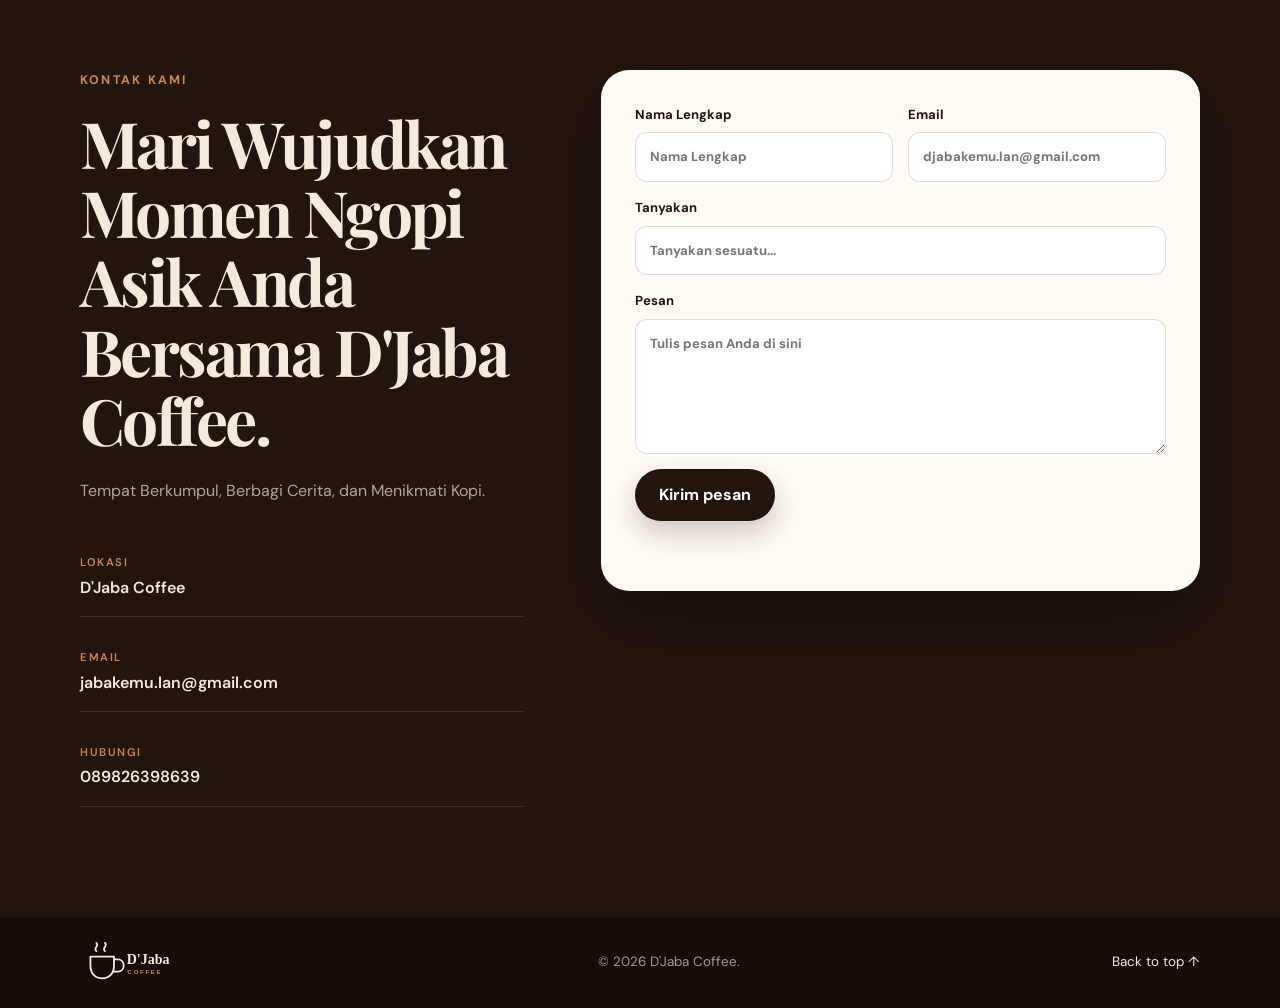
==== commit 98f073f1: "mengubah keduakalinya di bagian hoem yang kalimat di h1" ====
--- a/html/index.html
+++ b/html/index.html
@@ -45,9 +45,7 @@
         <div class="container hero-grid">
           <div class="hero-copy reveal">
             <p class="eyebrow">Dibuat dengan cita rasa khas.</p>
-            <h1>
-              Hadirkan Kehangatan Kopi di Setiap<span>Momen Berharga.</span>
-            </h1>
+            <h1>Segelas Inspirasi untuk<span>Melangkah Pasti</span></h1>
             <p class="hero-text">
               Setiap cangkir Kopi D'Jaba dibuat dengan biji kopi yang dipilih
               dengan cermat, teknik yang cermat, dan jenis keramahtamahan yang
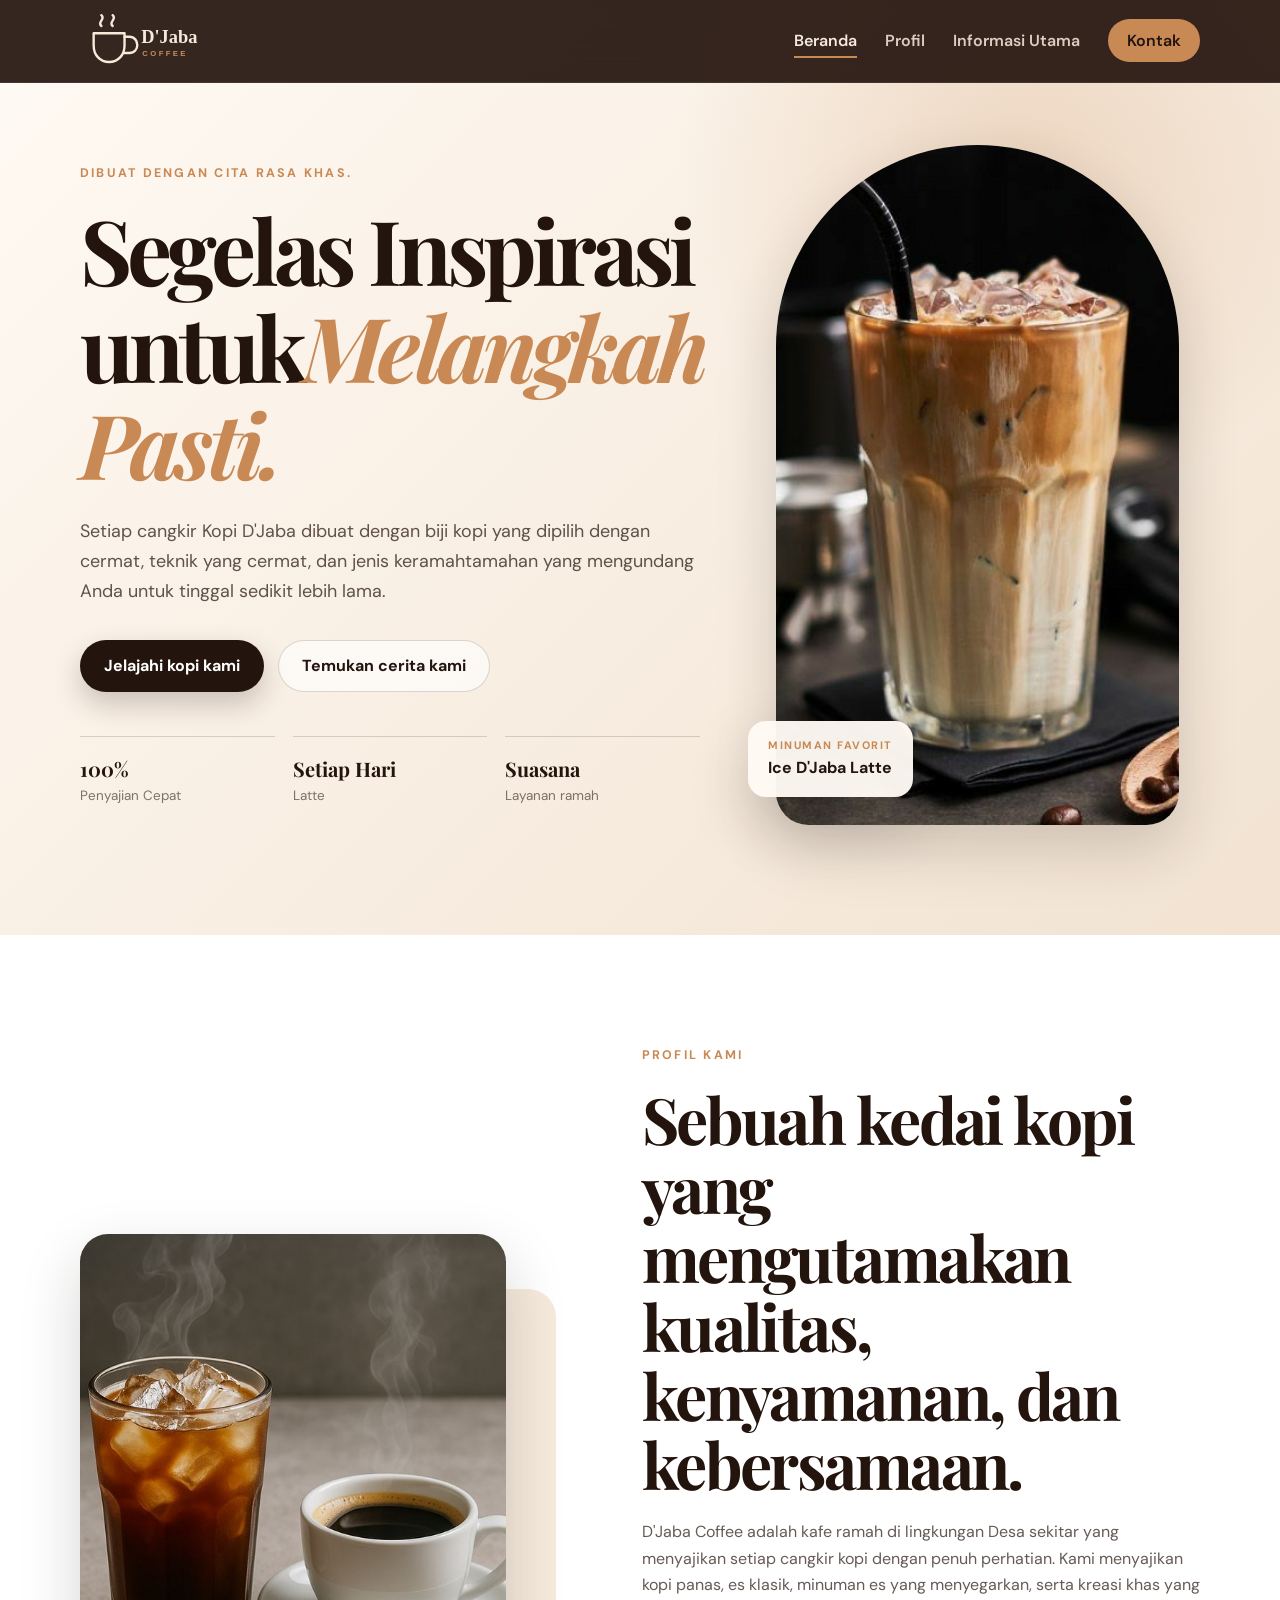
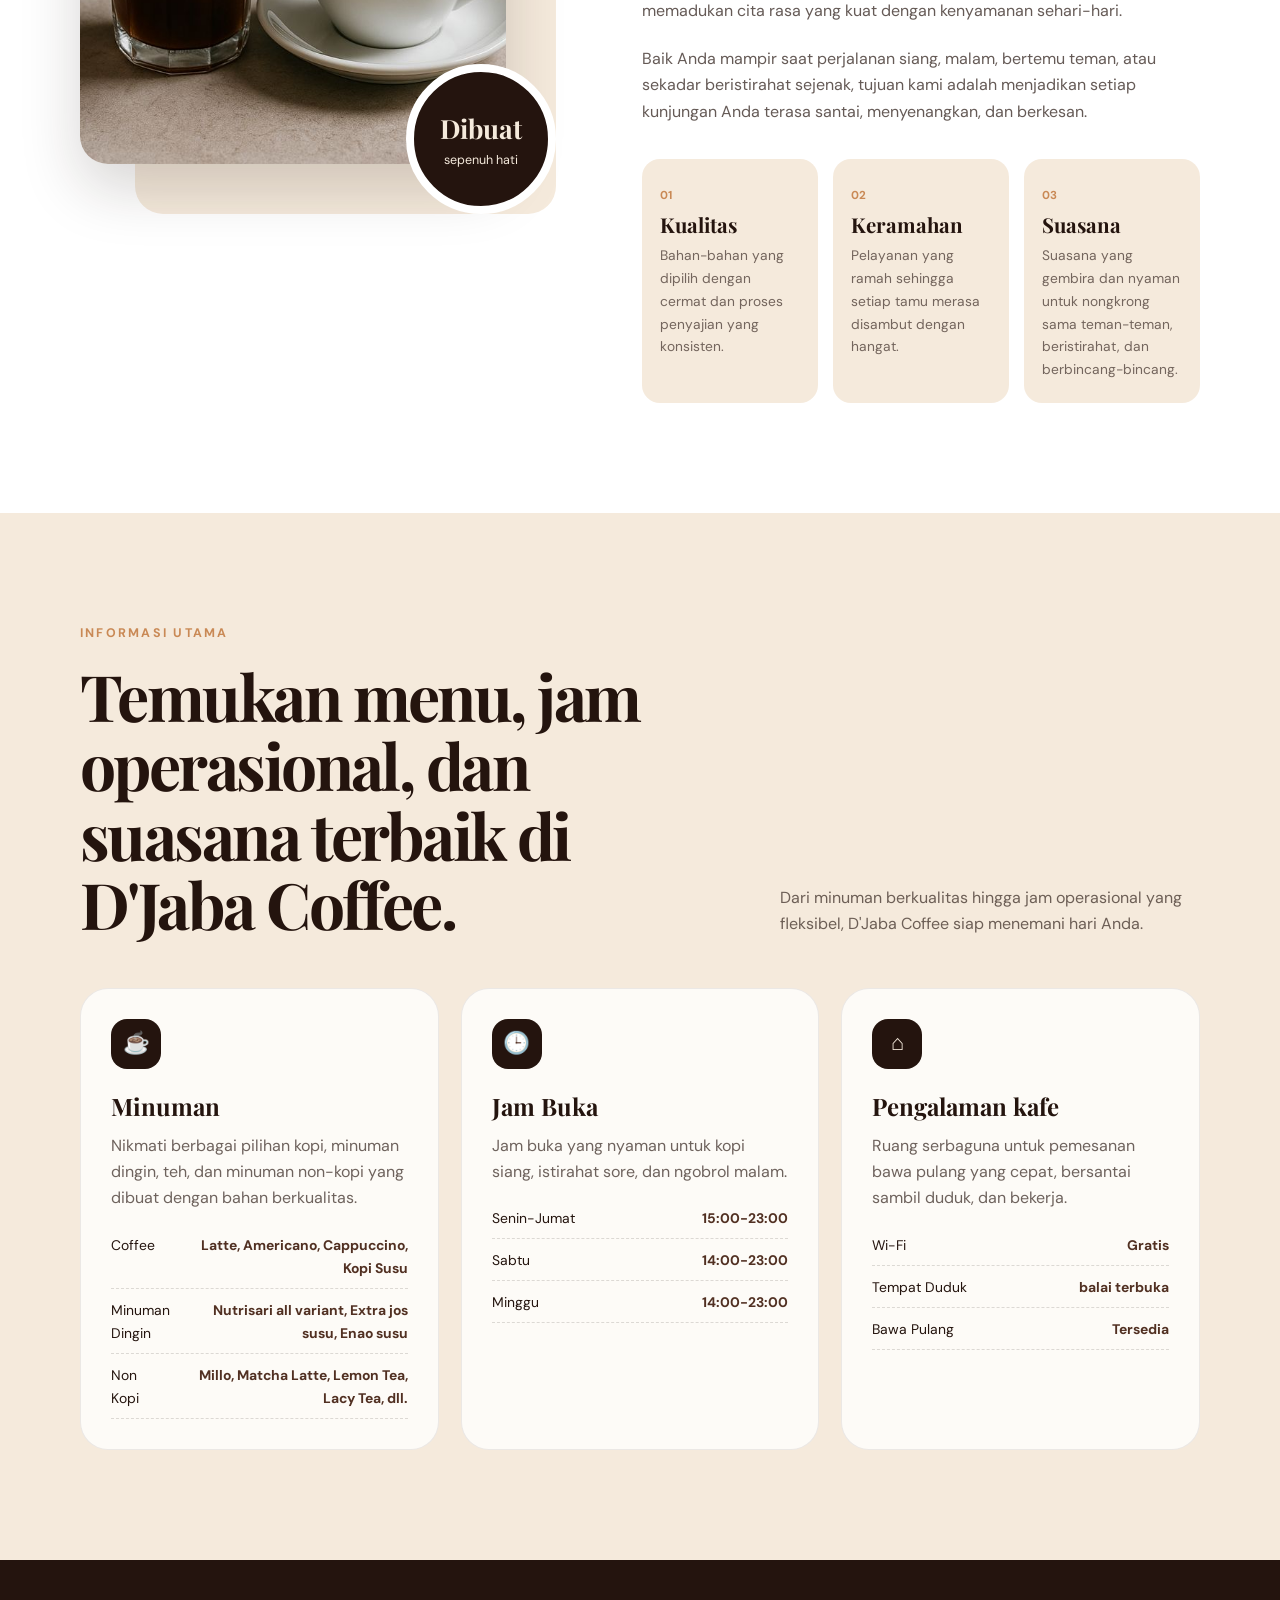
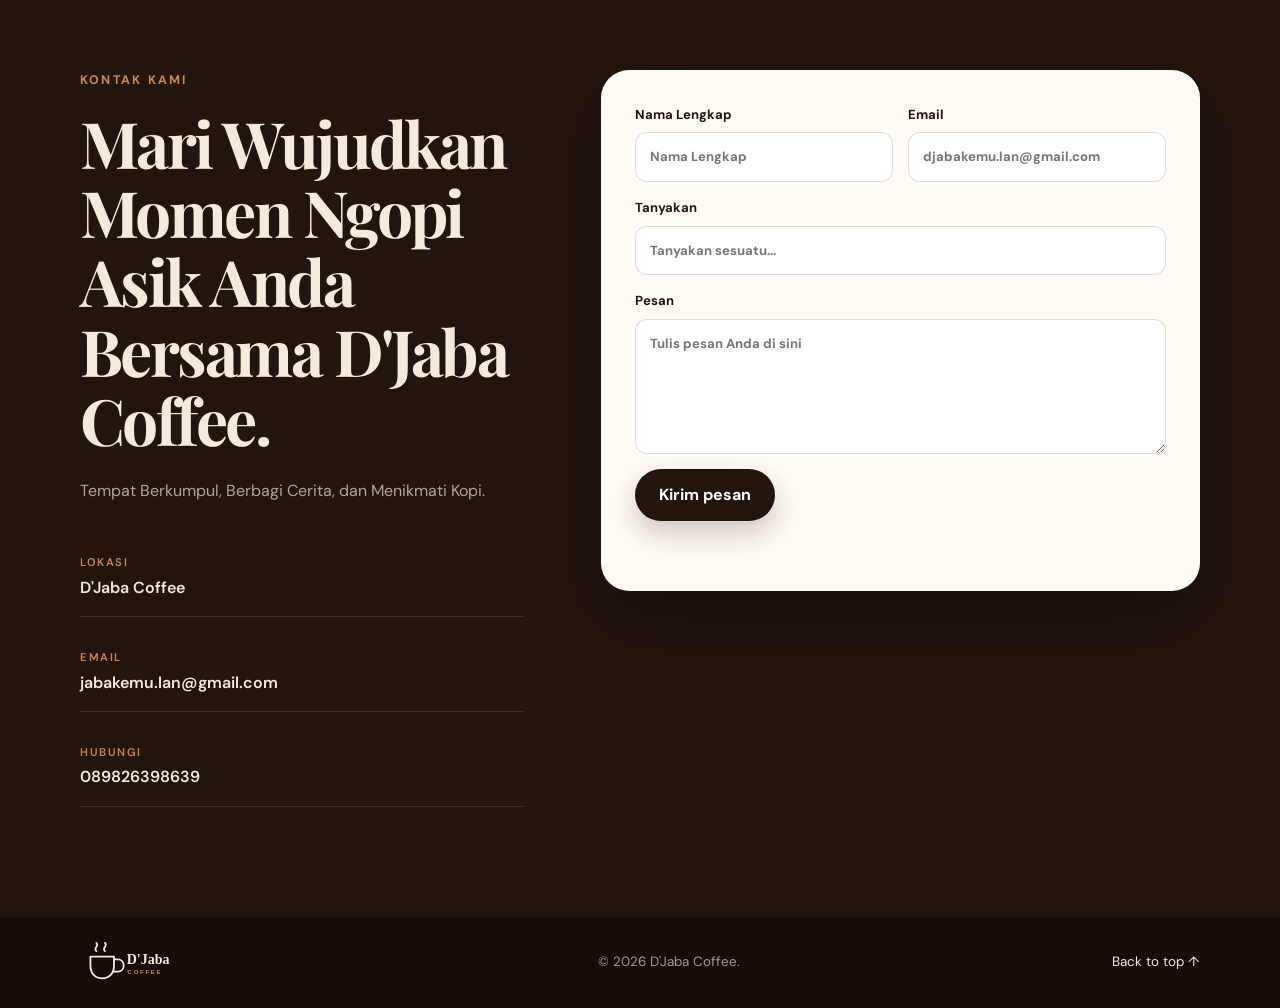
==== commit 71ad1f2d: "isikan titik di bagian h1 di home" ====
--- a/html/index.html
+++ b/html/index.html
@@ -45,7 +45,7 @@
         <div class="container hero-grid">
           <div class="hero-copy reveal">
             <p class="eyebrow">Dibuat dengan cita rasa khas.</p>
-            <h1>Segelas Inspirasi untuk<span>Melangkah Pasti</span></h1>
+            <h1>Segelas Inspirasi untuk<span>Melangkah Pasti.</span></h1>
             <p class="hero-text">
               Setiap cangkir Kopi D'Jaba dibuat dengan biji kopi yang dipilih
               dengan cermat, teknik yang cermat, dan jenis keramahtamahan yang
